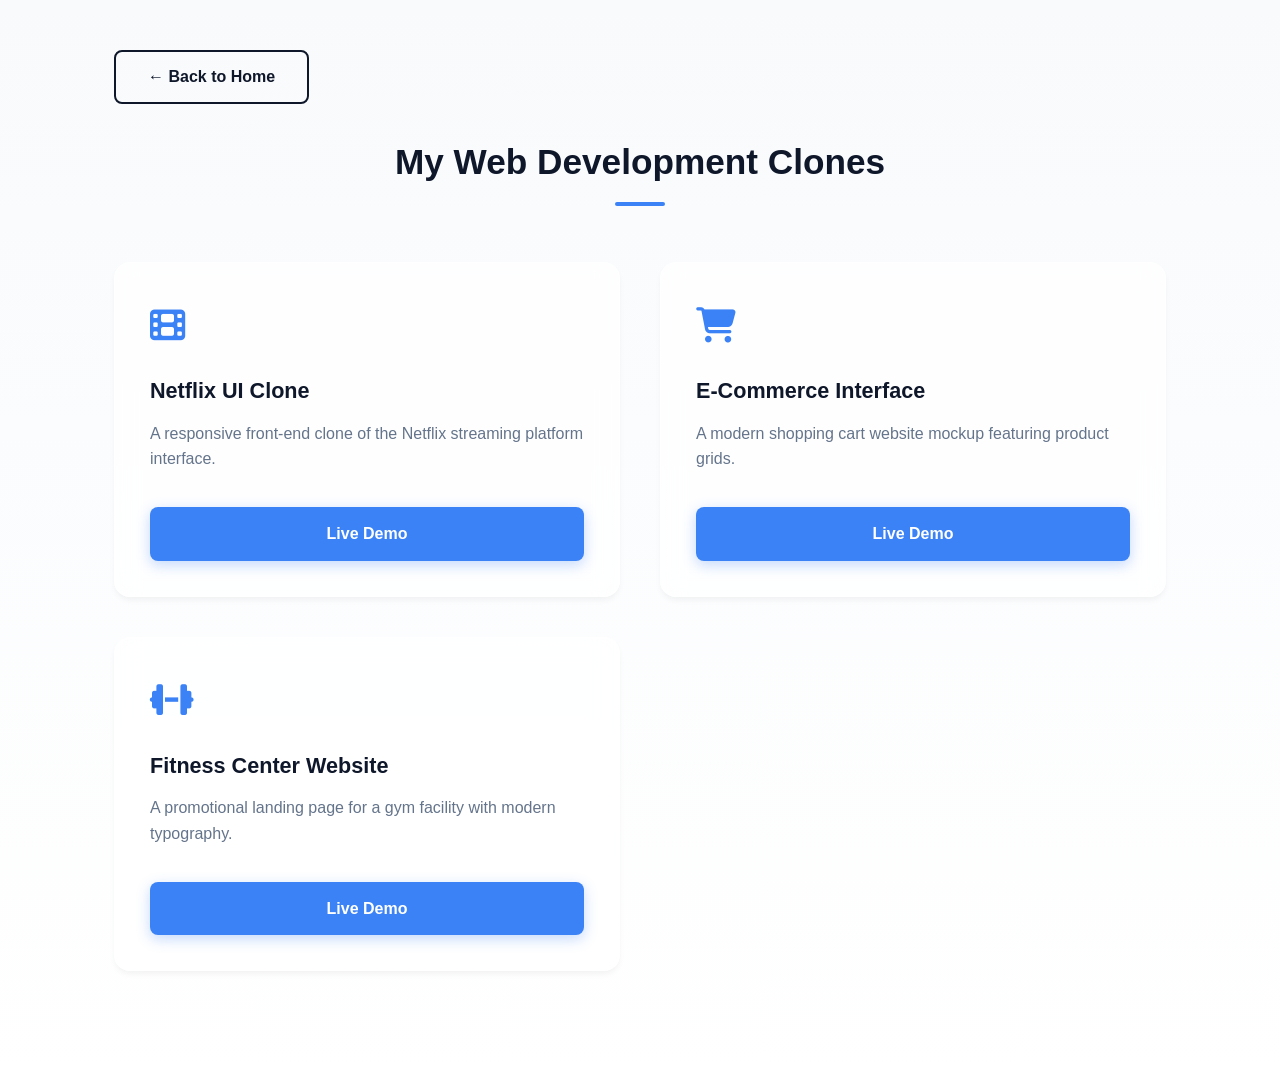
==== projects.html @ 460c0952 "Create projects.html" ====
<!DOCTYPE html>
<html lang="en">
<head>
    <meta charset="UTF-8">
    <meta name="viewport" content="width=device-width, initial-scale=1.0">
    <title>Web Projects | Pedapudi Chandrakanth</title>
    <link rel="stylesheet" href="style.css">
    <link rel="stylesheet" href="https://cdnjs.cloudflare.com/ajax/libs/font-awesome/6.4.0/css/all.min.css">
</head>
<body class="bg-light">

    <section class="projects" style="padding-top: 50px;">
        <div class="container">
            <a href="index.html" class="btn btn-secondary" style="margin-bottom: 30px;">&larr; Back to Home</a>
            <h2 class="section-title">My Web Development Clones</h2>
            
            <div class="grid-2">
                
                <!-- Netflix Clone -->
                <div class="project-card card glass-card">
                    <div class="project-icon"><i class="fas fa-film"></i></div>
                    <h3>Netflix UI Clone</h3>
                    <p>A responsive front-end clone of the Netflix streaming platform interface.</p>
                    <a href="LINK_TO_NETFLIX_CLONE_HERE" target="_blank" class="btn btn-primary" style="margin-top: 15px;">Live Demo</a>
                </div>

                <!-- Shopping Website -->
                <div class="project-card card glass-card">
                    <div class="project-icon"><i class="fas fa-shopping-cart"></i></div>
                    <h3>E-Commerce Interface</h3>
                    <p>A modern shopping cart website mockup featuring product grids.</p>
                    <a href="LINK_TO_SHOPPING_CLONE_HERE" target="_blank" class="btn btn-primary" style="margin-top: 15px;">Live Demo</a>
                </div>

                <!-- Gym Website -->
                <div class="project-card card glass-card">
                    <div class="project-icon"><i class="fas fa-dumbbell"></i></div>
                    <h3>Fitness Center Website</h3>
                    <p>A promotional landing page for a gym facility with modern typography.</p>
                    <a href="LINK_TO_GYM_CLONE_HERE" target="_blank" class="btn btn-primary" style="margin-top: 15px;">Live Demo</a>
                </div>

            </div>
        </div>
    </section>

</body>
</html>
---- style.css ----
/* =========================================================
   VARIABLES & GLOBAL RESET
========================================================= */
:root {
    --primary-color: #0f172a;
    --secondary-color: #3b82f6;
    --accent-color: #2563eb;
    --text-main: #334155;
    --text-light: #64748b;
    --bg-white: #ffffff;
    --bg-light: #f8fafc;
    --glass-bg: rgba(255, 255, 255, 0.7);
    --glass-border: rgba(255, 255, 255, 0.5);
    --transition: all 0.4s cubic-bezier(0.4, 0, 0.2, 1);
    --shadow-sm: 0 4px 6px -1px rgba(0, 0, 0, 0.05);
    --shadow-hover: 0 20px 25px -5px rgba(0, 0, 0, 0.1);
}

* { margin: 0; padding: 0; box-sizing: border-box; font-family: 'Inter', sans-serif; scroll-behavior: smooth; }
body { color: var(--text-main); line-height: 1.6; background-color: var(--bg-white); overflow-x: hidden; }
a { text-decoration: none; color: inherit; transition: var(--transition); }
ul { list-style: none; }
.container { max-width: 1100px; margin: 0 auto; padding: 0 24px; }
section { padding: 100px 0; }
.bg-light { background: linear-gradient(180deg, var(--bg-light) 0%, #ffffff 100%); }

.section-title {
    text-align: center; font-size: 2.2rem; color: var(--primary-color); margin-bottom: 3.5rem; position: relative;
}
.section-title::after {
    content: ''; display: block; width: 50px; height: 4px; background: var(--secondary-color); margin: 12px auto 0; border-radius: 2px;
}

/* =========================================================
   UI COMPONENTS (Buttons, Cards, Glassmorphism)
========================================================= */
.btn {
    display: inline-block; padding: 12px 32px; border-radius: 8px; font-weight: 600; cursor: pointer; transition: var(--transition); border: 2px solid transparent; text-align: center; font-size: 1rem;
}
.btn-primary { background: var(--secondary-color); color: white; box-shadow: 0 4px 14px rgba(59, 130, 246, 0.3); }
.btn-primary:hover { background: var(--accent-color); transform: translateY(-3px); box-shadow: 0 6px 20px rgba(59, 130, 246, 0.4); }
.btn-secondary { background: transparent; color: var(--primary-color); border-color: var(--primary-color); }
.btn-secondary:hover { background: var(--primary-color); color: white; transform: translateY(-3px); }

.card { background: var(--bg-white); padding: 35px; border-radius: 16px; transition: var(--transition); }
.glass-card {
    background: var(--glass-bg); backdrop-filter: blur(12px); -webkit-backdrop-filter: blur(12px); border: 1px solid var(--glass-border); box-shadow: var(--shadow-sm);
}
.glass-card:hover { box-shadow: var(--shadow-hover); transform: translateY(-5px); border-color: rgba(59, 130, 246, 0.2); }

.grid-2 { display: grid; grid-template-columns: repeat(2, 1fr); gap: 40px; }

/* =========================================================
   NAVBAR (Sticky & Transparent to Solid)
========================================================= */
header {
    position: fixed; top: 0; width: 100%; z-index: 1000; transition: var(--transition); background: transparent; padding: 15px 0;
}
header.scrolled, header.shrink {
    background: rgba(255, 255, 255, 0.9); backdrop-filter: blur(10px); -webkit-backdrop-filter: blur(10px); box-shadow: var(--shadow-sm); padding: 8px 0; border-bottom: 1px solid rgba(0,0,0,0.05);
}
.nav-container { display: flex; justify-content: space-between; align-items: center; max-width: 1100px; margin: 0 auto; padding: 0 24px; transition: var(--transition); }
.logo h1 { font-size: 1.4rem; color: var(--primary-color); transition: var(--transition); }
.logo-subtitle { font-size: 0.8rem; color: var(--text-light); transition: var(--transition); }
.nav-links { display: flex; gap: 30px; }
.nav-links a { font-weight: 500; font-size: 0.95rem; color: var(--text-main); position: relative; }
.nav-links a:hover, .nav-links a.active { color: var(--secondary-color); }
.nav-links a::after { content: ''; position: absolute; bottom: -6px; left: 0; width: 0; height: 2px; background: var(--secondary-color); transition: width 0.3s ease; }
.nav-links a:hover::after, .nav-links a.active::after { width: 100%; }
.hamburger { display: none; font-size: 1.5rem; cursor: pointer; color: var(--primary-color); }

/* Shrink adjustments for JS triggers */
header.shrink .logo h1 { font-size: 1.2rem; }
header.shrink .logo-subtitle { font-size: 0.7rem; }

/* =========================================================
   HERO SECTION (Left/Right Split)
========================================================= */
.hero {
    min-height: 100vh; display: flex; align-items: center; background: radial-gradient(circle at top right, #e0e7ff 0%, #f8fafc 100%); padding-top: 80px;
}
.hero-grid { display: grid; grid-template-columns: 1fr 1fr; gap: 50px; align-items: center; }
.hero-greeting { color: var(--secondary-color); font-size: 1.2rem; font-weight: 600; margin-bottom: 10px; letter-spacing: 1px; }
.hero-title { font-size: 3.2rem; color: var(--primary-color); line-height: 1.1; margin-bottom: 15px; font-weight: 700; }
.hero-subtitle { font-size: 1.3rem; color: var(--text-main); font-weight: 500; margin-bottom: 25px; }
.hero-description { color: var(--text-light); font-size: 1.1rem; margin-bottom: 35px; max-width: 480px; }
.hero-buttons { display: flex; gap: 20px; }
.image-wrapper { position: relative; padding: 20px; text-align: center; }
.image-wrapper::before {
    content: ''; position: absolute; top: 0; right: 0; bottom: 0; left: 0; border: 2px solid var(--secondary-color); border-radius: 30% 70% 70% 30% / 30% 30% 70% 70%; animation: morph 8s ease-in-out infinite; z-index: 0;
}
.profile-img { width: 320px; height: 320px; border-radius: 50%; object-fit: cover; position: relative; z-index: 1; box-shadow: var(--shadow-hover); }

@keyframes morph {
    0% { border-radius: 30% 70% 70% 30% / 30% 30% 70% 70%; }
    50% { border-radius: 70% 30% 30% 70% / 70% 70% 30% 30%; }
    100% { border-radius: 30% 70% 70% 30% / 30% 30% 70% 70%; }
}

/* =========================================================
   SKILLS SECTION (Progress Bars)
========================================================= */
.category-title { color: var(--primary-color); margin-bottom: 25px; font-size: 1.3rem; display: flex; align-items: center; gap: 10px; }
.category-title i { color: var(--secondary-color); }
.skill-item { margin-bottom: 25px; }
.skill-item:last-child { margin-bottom: 0; }
.skill-info { display: flex; justify-content: space-between; margin-bottom: 8px; font-weight: 500; font-size: 0.95rem; }
.progress-bar { width: 100%; height: 8px; background: #e2e8f0; border-radius: 10px; overflow: hidden; }
.progress { height: 100%; background: linear-gradient(90deg, var(--secondary-color), #60a5fa); border-radius: 10px; width: 0; transition: width 1.5s ease-in-out; }

/* =========================================================
   CONTACT & FOOTER
========================================================= */
.contact-grid { display: grid; grid-template-columns: repeat(3, 1fr); gap: 30px; }
.contact-item { text-align: center; }
.contact-item .icon { font-size: 2rem; color: var(--secondary-color); margin-bottom: 15px; }
.contact-item h3 { margin-bottom: 10px; color: var(--primary-color); }
.mobile-break { display: none; }
footer { background: var(--primary-color); color: white; text-align: center; padding: 30px 0; font-size: 0.9rem; }

#scrollTopBtn {
    position: fixed; bottom: 30px; right: 30px; background: var(--secondary-color); color: white; width: 45px; height: 45px; border-radius: 50%; border: none; font-size: 1.2rem; cursor: pointer; box-shadow: var(--shadow-sm); opacity: 0; visibility: hidden; transition: var(--transition); z-index: 999;
}
#scrollTopBtn.visible { opacity: 1; visibility: visible; }
#scrollTopBtn:hover { transform: translateY(-5px); box-shadow: var(--shadow-hover); }

/* =========================================================
   ANIMATIONS (Reveal)
========================================================= */
.section-animate { opacity: 0; transform: translateY(40px); transition: opacity 0.8s ease, transform 0.8s ease; }
.section-animate.in-view { opacity: 1; transform: translateY(0); }

/* =========================================================
   RESPONSIVE DESIGN (Crucial Fixes)
========================================================= */
@media (max-width: 992px) {
    .hero-title { font-size: 2.6rem; }
    .profile-img { width: 280px; height: 280px; }
    .grid-2 { grid-template-columns: 1fr; gap: 30px; }
}

@media (max-width: 768px) {
    /* Navbar Mobile Fix */
    .hamburger { display: block; }
    .nav-links {
        position: absolute; top: 100%; left: 0; width: 100%; background: var(--bg-white); flex-direction: column; text-align: center; padding: 0; max-height: 0; overflow: hidden; box-shadow: var(--shadow-md); transition: max-height 0.4s ease-in-out;
    }
    .nav-links.active { max-height: 300px; padding: 20px 0; }
    .nav-links a { display: block; padding: 12px 0; font-size: 1.1rem; }
    
    /* Hero Section Mobile Flow */
    .hero { padding-top: 100px; text-align: center; }
    .hero-grid { grid-template-columns: 1fr; gap: 40px; }
    .hero-text-content { order: 2; } /* Text below image on mobile */
    .hero-image-content { order: 1; }
    .hero-description { margin: 0 auto 30px; }
    .hero-buttons { justify-content: center; }
    
    /* Contact Form Mobile Fixes */
    .contact-grid { grid-template-columns: 1fr; }
    .mobile-break { display: block; content: ""; }
    .email-link { display: inline-block; line-height: 1.5; font-size: 0.9rem; }
}
/* =========================================================
   PROJECTS SECTION
========================================================= */
.project-card { 
    display: flex; 
    flex-direction: column; 
    height: 100%; 
}
.project-icon { 
    font-size: 2.2rem; 
    color: var(--secondary-color); 
    margin-bottom: 20px; 
}
.project-card h3 { 
    color: var(--primary-color); 
    font-size: 1.35rem; 
    margin-bottom: 12px; 
}
.project-card p { 
    color: var(--text-light); 
    margin-bottom: 20px; 
    flex-grow: 1; 
}
.project-impact { 
    background: rgba(59, 130, 246, 0.08); 
    border-left: 4px solid var(--secondary-color); 
    padding: 14px; 
    border-radius: 0 8px 8px 0; 
    font-size: 0.95rem; 
    color: var(--primary-color); 
}
/* =========================================================
   EDUCATION TIMELINE
========================================================= */
.timeline {
    position: relative;
    max-width: 800px;
    margin: 0 auto;
    padding-left: 30px;
}
.timeline::before {
    content: '';
    position: absolute;
    left: 0;
    top: 0;
    width: 3px;
    height: 100%;
    background: var(--secondary-color);
    border-radius: 3px;
    opacity: 0.3;
}
.timeline-item {
    position: relative;
    margin-bottom: 30px;
    padding: 25px;
}
.timeline-item:last-child {
    margin-bottom: 0;
}
.timeline-dot {
    position: absolute;
    left: -40px; /* Aligns with the timeline line */
    top: 30px;
    width: 18px;
    height: 18px;
    background: var(--secondary-color);
    border-radius: 50%;
    border: 4px solid var(--bg-white);
    box-shadow: var(--shadow-sm);
}
.timeline-date {
    display: inline-block;
    background: rgba(59, 130, 246, 0.1);
    color: var(--secondary-color);
    padding: 6px 14px;
    border-radius: 20px;
    font-size: 0.85rem;
    font-weight: 600;
    margin-bottom: 12px;
}
.timeline-item h3 {
    color: var(--primary-color);
    font-size: 1.25rem;
    margin-bottom: 5px;
}
.timeline-institution {
    color: var(--text-light);
    font-weight: 500;
    font-size: 0.95rem;
}

/* Mobile adjustments for timeline */
@media (max-width: 768px) {
    .timeline { padding-left: 20px; }
    .timeline::before { left: 0; }
    .timeline-dot { left: -28px; width: 14px; height: 14px; top: 32px; }
    .timeline-item { padding: 20px; }
}
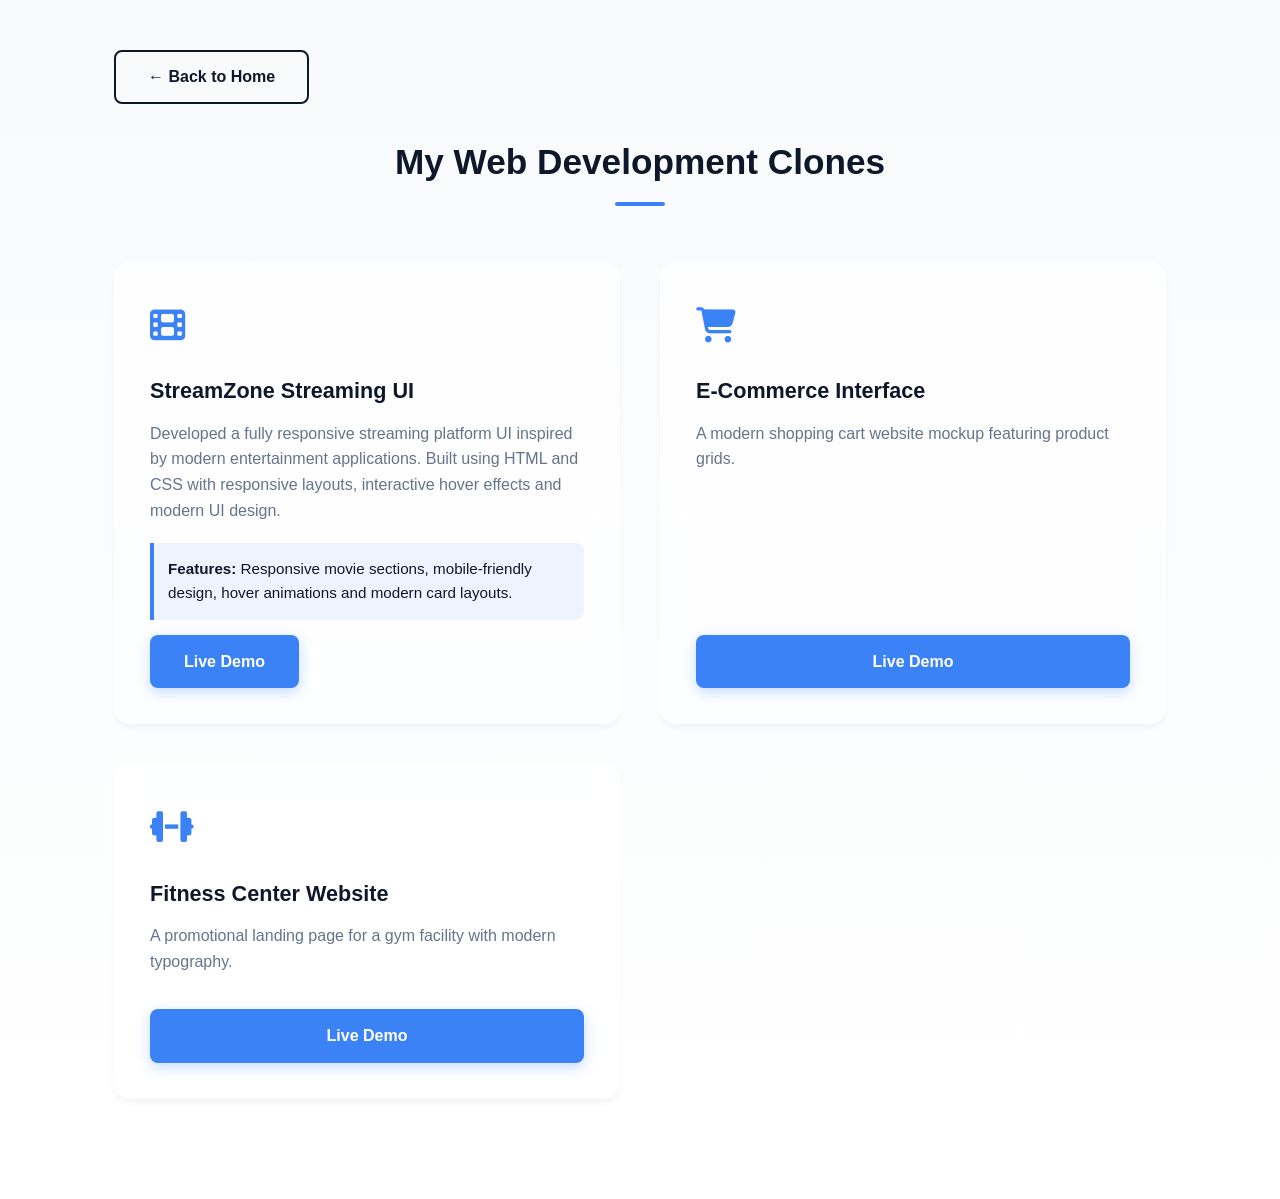
==== commit 37d363fb: "Update projects.html" ====
--- a/projects.html
+++ b/projects.html
@@ -16,13 +16,47 @@
             
             <div class="grid-2">
                 
-                <!-- Netflix Clone -->
-                <div class="project-card card glass-card">
-                    <div class="project-icon"><i class="fas fa-film"></i></div>
-                    <h3>Netflix UI Clone</h3>
-                    <p>A responsive front-end clone of the Netflix streaming platform interface.</p>
-                    <a href="LINK_TO_NETFLIX_CLONE_HERE" target="_blank" class="btn btn-primary" style="margin-top: 15px;">Live Demo</a>
-                </div>
+              <!-- StreamZone Streaming UI -->
+<div class="project-card card glass-card">
+
+    <div class="project-icon">
+        <i class="fas fa-film"></i>
+    </div>
+
+    <h3>
+        StreamZone Streaming UI
+    </h3>
+
+    <p>
+
+        Developed a fully responsive streaming platform UI
+        inspired by modern entertainment applications.
+
+        Built using HTML and CSS with responsive layouts,
+        interactive hover effects and modern UI design.
+
+    </p>
+
+    <div class="project-impact">
+
+        <strong>Features:</strong>
+
+        Responsive movie sections,
+        mobile-friendly design,
+        hover animations and modern card layouts.
+
+    </div>
+
+    <a href="https://sensational-praline-05187e.netlify.app/"
+       target="_blank"
+       class="btn btn-primary"
+       style="margin-top: 15px; width: fit-content;">
+
+       Live Demo
+
+    </a>
+
+</div>
 
                 <!-- Shopping Website -->
                 <div class="project-card card glass-card">
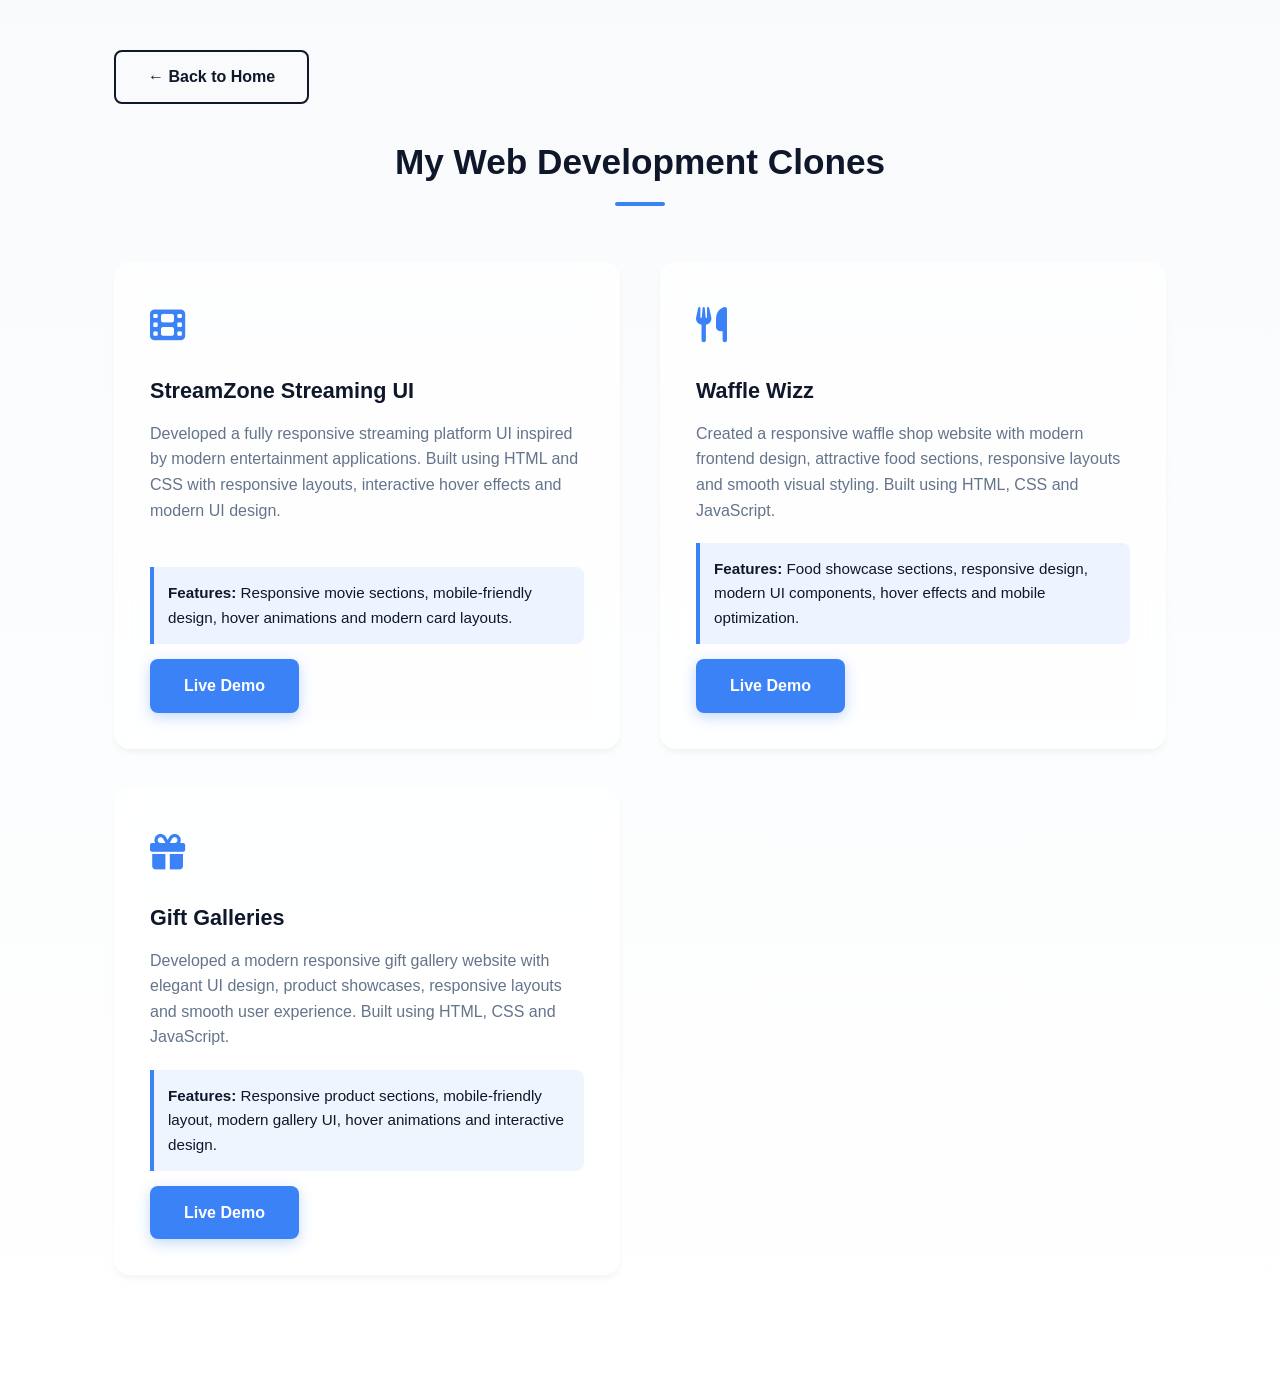
==== commit 426886d4: "Update projects.html" ====
--- a/projects.html
+++ b/projects.html
@@ -58,25 +58,88 @@
 
 </div>
 
-                <!-- Shopping Website -->
-                <div class="project-card card glass-card">
-                    <div class="project-icon"><i class="fas fa-shopping-cart"></i></div>
-                    <h3>E-Commerce Interface</h3>
-                    <p>A modern shopping cart website mockup featuring product grids.</p>
-                    <a href="LINK_TO_SHOPPING_CLONE_HERE" target="_blank" class="btn btn-primary" style="margin-top: 15px;">Live Demo</a>
-                </div>
+              <!-- Waffle Wizz -->
+<div class="project-card card glass-card">
 
-                <!-- Gym Website -->
-                <div class="project-card card glass-card">
-                    <div class="project-icon"><i class="fas fa-dumbbell"></i></div>
-                    <h3>Fitness Center Website</h3>
-                    <p>A promotional landing page for a gym facility with modern typography.</p>
-                    <a href="LINK_TO_GYM_CLONE_HERE" target="_blank" class="btn btn-primary" style="margin-top: 15px;">Live Demo</a>
-                </div>
+    <div class="project-icon">
+        <i class="fas fa-utensils"></i>
+    </div>
 
-            </div>
-        </div>
-    </section>
+    <h3>
+        Waffle Wizz
+    </h3>
 
-</body>
-</html>
+    <p>
+
+        Created a responsive waffle shop website with
+        modern frontend design, attractive food sections,
+        responsive layouts and smooth visual styling.
+
+        Built using HTML, CSS and JavaScript.
+
+    </p>
+
+    <div class="project-impact">
+
+        <strong>Features:</strong>
+
+        Food showcase sections,
+        responsive design,
+        modern UI components,
+        hover effects and mobile optimization.
+
+    </div>
+
+    <a href="https://waffleeizz.netlify.app/"
+       target="_blank"
+       class="btn btn-primary"
+       style="margin-top: 15px; width: fit-content;">
+
+       Live Demo
+
+    </a>
+
+</div>
+
+                <!-- Gift Galleries -->
+<div class="project-card card glass-card">
+
+    <div class="project-icon">
+        <i class="fas fa-gift"></i>
+    </div>
+
+    <h3>
+        Gift Galleries
+    </h3>
+
+    <p>
+
+        Developed a modern responsive gift gallery website
+        with elegant UI design, product showcases,
+        responsive layouts and smooth user experience.
+
+        Built using HTML, CSS and JavaScript.
+
+    </p>
+
+    <div class="project-impact">
+
+        <strong>Features:</strong>
+
+        Responsive product sections,
+        mobile-friendly layout,
+        modern gallery UI,
+        hover animations and interactive design.
+
+    </div>
+
+    <a href="https://giftgalleries.netlify.app/"
+       target="_blank"
+       class="btn btn-primary"
+       style="margin-top: 15px; width: fit-content;">
+
+       Live Demo
+
+    </a>
+
+</div>
--- a/style.css
+++ b/style.css
@@ -1,261 +1,1410 @@
 /* =========================================================
    VARIABLES & GLOBAL RESET
 ========================================================= */
+
 :root {
+
     --primary-color: #0f172a;
+
     --secondary-color: #3b82f6;
+
     --accent-color: #2563eb;
+
     --text-main: #334155;
+
     --text-light: #64748b;
+
     --bg-white: #ffffff;
+
     --bg-light: #f8fafc;
+
     --glass-bg: rgba(255, 255, 255, 0.7);
+
     --glass-border: rgba(255, 255, 255, 0.5);
+
     --transition: all 0.4s cubic-bezier(0.4, 0, 0.2, 1);
+
     --shadow-sm: 0 4px 6px -1px rgba(0, 0, 0, 0.05);
+
     --shadow-hover: 0 20px 25px -5px rgba(0, 0, 0, 0.1);
-}
-
-* { margin: 0; padding: 0; box-sizing: border-box; font-family: 'Inter', sans-serif; scroll-behavior: smooth; }
-body { color: var(--text-main); line-height: 1.6; background-color: var(--bg-white); overflow-x: hidden; }
-a { text-decoration: none; color: inherit; transition: var(--transition); }
-ul { list-style: none; }
-.container { max-width: 1100px; margin: 0 auto; padding: 0 24px; }
-section { padding: 100px 0; }
-.bg-light { background: linear-gradient(180deg, var(--bg-light) 0%, #ffffff 100%); }
+
+}
+
+
+
+/* =========================================================
+   GLOBAL RESET
+========================================================= */
+
+* {
+
+    margin: 0;
+
+    padding: 0;
+
+    box-sizing: border-box;
+
+    font-family: 'Inter', sans-serif;
+
+    scroll-behavior: smooth;
+
+}
+
+
+
+body {
+
+    color: var(--text-main);
+
+    line-height: 1.6;
+
+    background-color: var(--bg-white);
+
+    overflow-x: hidden;
+
+}
+
+
+
+a {
+
+    text-decoration: none;
+
+    color: inherit;
+
+    transition: var(--transition);
+
+}
+
+
+
+ul {
+
+    list-style: none;
+
+}
+
+
+
+.container {
+
+    max-width: 1100px;
+
+    margin: 0 auto;
+
+    padding: 0 24px;
+
+}
+
+
+
+section {
+
+    padding: 100px 0;
+
+}
+
+
+
+.bg-light {
+
+    background: linear-gradient(180deg, var(--bg-light) 0%, #ffffff 100%);
+
+}
+
+
+
+/* =========================================================
+   SECTION TITLES
+========================================================= */
 
 .section-title {
-    text-align: center; font-size: 2.2rem; color: var(--primary-color); margin-bottom: 3.5rem; position: relative;
-}
+
+    text-align: center;
+
+    font-size: 2.2rem;
+
+    color: var(--primary-color);
+
+    margin-bottom: 3.5rem;
+
+    position: relative;
+
+}
+
+
+
 .section-title::after {
-    content: ''; display: block; width: 50px; height: 4px; background: var(--secondary-color); margin: 12px auto 0; border-radius: 2px;
-}
-
-/* =========================================================
-   UI COMPONENTS (Buttons, Cards, Glassmorphism)
-========================================================= */
+
+    content: '';
+
+    display: block;
+
+    width: 50px;
+
+    height: 4px;
+
+    background: var(--secondary-color);
+
+    margin: 12px auto 0;
+
+    border-radius: 2px;
+
+}
+
+
+
+/* =========================================================
+   BUTTONS
+========================================================= */
+
 .btn {
-    display: inline-block; padding: 12px 32px; border-radius: 8px; font-weight: 600; cursor: pointer; transition: var(--transition); border: 2px solid transparent; text-align: center; font-size: 1rem;
-}
-.btn-primary { background: var(--secondary-color); color: white; box-shadow: 0 4px 14px rgba(59, 130, 246, 0.3); }
-.btn-primary:hover { background: var(--accent-color); transform: translateY(-3px); box-shadow: 0 6px 20px rgba(59, 130, 246, 0.4); }
-.btn-secondary { background: transparent; color: var(--primary-color); border-color: var(--primary-color); }
-.btn-secondary:hover { background: var(--primary-color); color: white; transform: translateY(-3px); }
-
-.card { background: var(--bg-white); padding: 35px; border-radius: 16px; transition: var(--transition); }
+
+    display: inline-block;
+
+    padding: 12px 32px;
+
+    border-radius: 8px;
+
+    font-weight: 600;
+
+    cursor: pointer;
+
+    transition: var(--transition);
+
+    border: 2px solid transparent;
+
+    text-align: center;
+
+    font-size: 1rem;
+
+}
+
+
+
+.btn-primary {
+
+    background: var(--secondary-color);
+
+    color: white;
+
+    box-shadow: 0 4px 14px rgba(59, 130, 246, 0.3);
+
+}
+
+
+
+.btn-primary:hover {
+
+    background: var(--accent-color);
+
+    transform: translateY(-3px);
+
+    box-shadow: 0 6px 20px rgba(59, 130, 246, 0.4);
+
+}
+
+
+
+.btn-secondary {
+
+    background: transparent;
+
+    color: var(--primary-color);
+
+    border-color: var(--primary-color);
+
+}
+
+
+
+.btn-secondary:hover {
+
+    background: var(--primary-color);
+
+    color: white;
+
+    transform: translateY(-3px);
+
+}
+
+
+
+/* =========================================================
+   CARDS
+========================================================= */
+
+.card {
+
+    background: var(--bg-white);
+
+    padding: 35px;
+
+    border-radius: 16px;
+
+    transition: var(--transition);
+
+}
+
+
+
 .glass-card {
-    background: var(--glass-bg); backdrop-filter: blur(12px); -webkit-backdrop-filter: blur(12px); border: 1px solid var(--glass-border); box-shadow: var(--shadow-sm);
-}
-.glass-card:hover { box-shadow: var(--shadow-hover); transform: translateY(-5px); border-color: rgba(59, 130, 246, 0.2); }
-
-.grid-2 { display: grid; grid-template-columns: repeat(2, 1fr); gap: 40px; }
-
-/* =========================================================
-   NAVBAR (Sticky & Transparent to Solid)
-========================================================= */
+
+    background: var(--glass-bg);
+
+    backdrop-filter: blur(12px);
+
+    -webkit-backdrop-filter: blur(12px);
+
+    border: 1px solid var(--glass-border);
+
+    box-shadow: var(--shadow-sm);
+
+}
+
+
+
+.glass-card:hover {
+
+    box-shadow: var(--shadow-hover);
+
+    transform: translateY(-5px);
+
+    border-color: rgba(59, 130, 246, 0.2);
+
+}
+
+
+
+.grid-2 {
+
+    display: grid;
+
+    grid-template-columns: repeat(2, 1fr);
+
+    gap: 40px;
+
+}
+
+
+
+/* =========================================================
+   NAVBAR
+========================================================= */
+
 header {
-    position: fixed; top: 0; width: 100%; z-index: 1000; transition: var(--transition); background: transparent; padding: 15px 0;
-}
-header.scrolled, header.shrink {
-    background: rgba(255, 255, 255, 0.9); backdrop-filter: blur(10px); -webkit-backdrop-filter: blur(10px); box-shadow: var(--shadow-sm); padding: 8px 0; border-bottom: 1px solid rgba(0,0,0,0.05);
-}
-.nav-container { display: flex; justify-content: space-between; align-items: center; max-width: 1100px; margin: 0 auto; padding: 0 24px; transition: var(--transition); }
-.logo h1 { font-size: 1.4rem; color: var(--primary-color); transition: var(--transition); }
-.logo-subtitle { font-size: 0.8rem; color: var(--text-light); transition: var(--transition); }
-.nav-links { display: flex; gap: 30px; }
-.nav-links a { font-weight: 500; font-size: 0.95rem; color: var(--text-main); position: relative; }
-.nav-links a:hover, .nav-links a.active { color: var(--secondary-color); }
-.nav-links a::after { content: ''; position: absolute; bottom: -6px; left: 0; width: 0; height: 2px; background: var(--secondary-color); transition: width 0.3s ease; }
-.nav-links a:hover::after, .nav-links a.active::after { width: 100%; }
-.hamburger { display: none; font-size: 1.5rem; cursor: pointer; color: var(--primary-color); }
-
-/* Shrink adjustments for JS triggers */
-header.shrink .logo h1 { font-size: 1.2rem; }
-header.shrink .logo-subtitle { font-size: 0.7rem; }
-
-/* =========================================================
-   HERO SECTION (Left/Right Split)
-========================================================= */
+
+    position: fixed;
+
+    top: 0;
+
+    width: 100%;
+
+    z-index: 1000;
+
+    transition: var(--transition);
+
+    background: transparent;
+
+    padding: 15px 0;
+
+}
+
+
+
+header.scrolled,
+header.shrink {
+
+    background: rgba(255, 255, 255, 0.9);
+
+    backdrop-filter: blur(10px);
+
+    -webkit-backdrop-filter: blur(10px);
+
+    box-shadow: var(--shadow-sm);
+
+    padding: 8px 0;
+
+    border-bottom: 1px solid rgba(0,0,0,0.05);
+
+}
+
+
+
+.nav-container {
+
+    display: flex;
+
+    justify-content: space-between;
+
+    align-items: center;
+
+    max-width: 1100px;
+
+    margin: 0 auto;
+
+    padding: 0 24px;
+
+    transition: var(--transition);
+
+}
+
+
+
+.logo h1 {
+
+    font-size: 1.4rem;
+
+    color: var(--primary-color);
+
+    transition: var(--transition);
+
+}
+
+
+
+.logo-subtitle {
+
+    font-size: 0.8rem;
+
+    color: var(--text-light);
+
+    transition: var(--transition);
+
+}
+
+
+
+.nav-links {
+
+    display: flex;
+
+    gap: 30px;
+
+}
+
+
+
+.nav-links a {
+
+    font-weight: 500;
+
+    font-size: 0.95rem;
+
+    color: var(--text-main);
+
+    position: relative;
+
+}
+
+
+
+.nav-links a:hover,
+.nav-links a.active {
+
+    color: var(--secondary-color);
+
+}
+
+
+
+.nav-links a::after {
+
+    content: '';
+
+    position: absolute;
+
+    bottom: -6px;
+
+    left: 0;
+
+    width: 0;
+
+    height: 2px;
+
+    background: var(--secondary-color);
+
+    transition: width 0.3s ease;
+
+}
+
+
+
+.nav-links a:hover::after,
+.nav-links a.active::after {
+
+    width: 100%;
+
+}
+
+
+
+.hamburger {
+
+    display: none;
+
+    font-size: 1.5rem;
+
+    cursor: pointer;
+
+    color: var(--primary-color);
+
+}
+
+
+
+/* Shrink Header */
+
+header.shrink .logo h1 {
+
+    font-size: 1.2rem;
+
+}
+
+
+
+header.shrink .logo-subtitle {
+
+    font-size: 0.7rem;
+
+}
+
+
+
+/* =========================================================
+   HERO SECTION
+========================================================= */
+
 .hero {
-    min-height: 100vh; display: flex; align-items: center; background: radial-gradient(circle at top right, #e0e7ff 0%, #f8fafc 100%); padding-top: 80px;
-}
-.hero-grid { display: grid; grid-template-columns: 1fr 1fr; gap: 50px; align-items: center; }
-.hero-greeting { color: var(--secondary-color); font-size: 1.2rem; font-weight: 600; margin-bottom: 10px; letter-spacing: 1px; }
-.hero-title { font-size: 3.2rem; color: var(--primary-color); line-height: 1.1; margin-bottom: 15px; font-weight: 700; }
-.hero-subtitle { font-size: 1.3rem; color: var(--text-main); font-weight: 500; margin-bottom: 25px; }
-.hero-description { color: var(--text-light); font-size: 1.1rem; margin-bottom: 35px; max-width: 480px; }
-.hero-buttons { display: flex; gap: 20px; }
-.image-wrapper { position: relative; padding: 20px; text-align: center; }
+
+    min-height: 100vh;
+
+    display: flex;
+
+    align-items: center;
+
+    background: radial-gradient(circle at top right, #e0e7ff 0%, #f8fafc 100%);
+
+    padding-top: 80px;
+
+}
+
+
+
+.hero-grid {
+
+    display: grid;
+
+    grid-template-columns: 1fr 1fr;
+
+    gap: 50px;
+
+    align-items: center;
+
+}
+
+
+
+.hero-greeting {
+
+    color: var(--secondary-color);
+
+    font-size: 1.2rem;
+
+    font-weight: 600;
+
+    margin-bottom: 10px;
+
+    letter-spacing: 1px;
+
+}
+
+
+
+.hero-title {
+
+    font-size: 3.2rem;
+
+    color: var(--primary-color);
+
+    line-height: 1.1;
+
+    margin-bottom: 15px;
+
+    font-weight: 700;
+
+}
+
+
+
+.hero-subtitle {
+
+    font-size: 1.3rem;
+
+    color: var(--text-main);
+
+    font-weight: 500;
+
+    margin-bottom: 25px;
+
+}
+
+
+
+.hero-description {
+
+    color: var(--text-light);
+
+    font-size: 1.1rem;
+
+    margin-bottom: 35px;
+
+    max-width: 480px;
+
+}
+
+
+
+.hero-buttons {
+
+    display: flex;
+
+    gap: 20px;
+
+}
+
+
+
+.image-wrapper {
+
+    position: relative;
+
+    padding: 20px;
+
+    text-align: center;
+
+}
+
+
+
 .image-wrapper::before {
-    content: ''; position: absolute; top: 0; right: 0; bottom: 0; left: 0; border: 2px solid var(--secondary-color); border-radius: 30% 70% 70% 30% / 30% 30% 70% 70%; animation: morph 8s ease-in-out infinite; z-index: 0;
-}
-.profile-img { width: 320px; height: 320px; border-radius: 50%; object-fit: cover; position: relative; z-index: 1; box-shadow: var(--shadow-hover); }
+
+    content: '';
+
+    position: absolute;
+
+    top: 0;
+
+    right: 0;
+
+    bottom: 0;
+
+    left: 0;
+
+    border: 2px solid var(--secondary-color);
+
+    border-radius: 30% 70% 70% 30% / 30% 30% 70% 70%;
+
+    animation: morph 8s ease-in-out infinite;
+
+    z-index: 0;
+
+}
+
+
+
+.profile-img {
+
+    width: 320px;
+
+    height: 320px;
+
+    border-radius: 50%;
+
+    object-fit: cover;
+
+    position: relative;
+
+    z-index: 1;
+
+    box-shadow: var(--shadow-hover);
+
+}
+
+
 
 @keyframes morph {
-    0% { border-radius: 30% 70% 70% 30% / 30% 30% 70% 70%; }
-    50% { border-radius: 70% 30% 30% 70% / 70% 70% 30% 30%; }
-    100% { border-radius: 30% 70% 70% 30% / 30% 30% 70% 70%; }
-}
-
-/* =========================================================
-   SKILLS SECTION (Progress Bars)
-========================================================= */
-.category-title { color: var(--primary-color); margin-bottom: 25px; font-size: 1.3rem; display: flex; align-items: center; gap: 10px; }
-.category-title i { color: var(--secondary-color); }
-.skill-item { margin-bottom: 25px; }
-.skill-item:last-child { margin-bottom: 0; }
-.skill-info { display: flex; justify-content: space-between; margin-bottom: 8px; font-weight: 500; font-size: 0.95rem; }
-.progress-bar { width: 100%; height: 8px; background: #e2e8f0; border-radius: 10px; overflow: hidden; }
-.progress { height: 100%; background: linear-gradient(90deg, var(--secondary-color), #60a5fa); border-radius: 10px; width: 0; transition: width 1.5s ease-in-out; }
-
-/* =========================================================
-   CONTACT & FOOTER
-========================================================= */
-.contact-grid { display: grid; grid-template-columns: repeat(3, 1fr); gap: 30px; }
-.contact-item { text-align: center; }
-.contact-item .icon { font-size: 2rem; color: var(--secondary-color); margin-bottom: 15px; }
-.contact-item h3 { margin-bottom: 10px; color: var(--primary-color); }
-.mobile-break { display: none; }
-footer { background: var(--primary-color); color: white; text-align: center; padding: 30px 0; font-size: 0.9rem; }
+
+    0% {
+
+        border-radius: 30% 70% 70% 30% / 30% 30% 70% 70%;
+
+    }
+
+    50% {
+
+        border-radius: 70% 30% 30% 70% / 70% 70% 30% 30%;
+
+    }
+
+    100% {
+
+        border-radius: 30% 70% 70% 30% / 30% 30% 70% 70%;
+
+    }
+
+}
+
+
+
+/* =========================================================
+   SKILLS
+========================================================= */
+
+.category-title {
+
+    color: var(--primary-color);
+
+    margin-bottom: 25px;
+
+    font-size: 1.3rem;
+
+    display: flex;
+
+    align-items: center;
+
+    gap: 10px;
+
+}
+
+
+
+.category-title i {
+
+    color: var(--secondary-color);
+
+}
+
+
+
+.skill-item {
+
+    margin-bottom: 25px;
+
+}
+
+
+
+.skill-info {
+
+    display: flex;
+
+    justify-content: space-between;
+
+    margin-bottom: 8px;
+
+    font-weight: 500;
+
+    font-size: 0.95rem;
+
+}
+
+
+
+.progress-bar {
+
+    width: 100%;
+
+    height: 8px;
+
+    background: #e2e8f0;
+
+    border-radius: 10px;
+
+    overflow: hidden;
+
+}
+
+
+
+.progress {
+
+    height: 100%;
+
+    background: linear-gradient(90deg, var(--secondary-color), #60a5fa);
+
+    border-radius: 10px;
+
+    width: 0;
+
+    transition: width 1.5s ease-in-out;
+
+}
+
+
+
+/* =========================================================
+   PROJECTS
+========================================================= */
+
+.project-card {
+
+    display: flex;
+
+    flex-direction: column;
+
+    height: 100%;
+
+}
+
+
+
+.project-icon {
+
+    font-size: 2.2rem;
+
+    color: var(--secondary-color);
+
+    margin-bottom: 20px;
+
+}
+
+
+
+.project-card h3 {
+
+    color: var(--primary-color);
+
+    font-size: 1.35rem;
+
+    margin-bottom: 12px;
+
+}
+
+
+
+.project-card p {
+
+    color: var(--text-light);
+
+    margin-bottom: 20px;
+
+    flex-grow: 1;
+
+}
+
+
+
+.project-impact {
+
+    background: rgba(59, 130, 246, 0.08);
+
+    border-left: 4px solid var(--secondary-color);
+
+    padding: 14px;
+
+    border-radius: 0 8px 8px 0;
+
+    font-size: 0.95rem;
+
+    color: var(--primary-color);
+
+}
+
+
+
+/* =========================================================
+   EDUCATION TIMELINE
+========================================================= */
+
+.timeline {
+
+    position: relative;
+
+    max-width: 800px;
+
+    margin: 0 auto;
+
+    padding-left: 30px;
+
+}
+
+
+
+.timeline::before {
+
+    content: '';
+
+    position: absolute;
+
+    left: 0;
+
+    top: 0;
+
+    width: 3px;
+
+    height: 100%;
+
+    background: var(--secondary-color);
+
+    border-radius: 3px;
+
+    opacity: 0.3;
+
+}
+
+
+
+.timeline-item {
+
+    position: relative;
+
+    margin-bottom: 30px;
+
+    padding: 25px;
+
+}
+
+
+
+.timeline-item:last-child {
+
+    margin-bottom: 0;
+
+}
+
+
+
+.timeline-dot {
+
+    position: absolute;
+
+    left: -40px;
+
+    top: 30px;
+
+    width: 18px;
+
+    height: 18px;
+
+    background: var(--secondary-color);
+
+    border-radius: 50%;
+
+    border: 4px solid var(--bg-white);
+
+    box-shadow: var(--shadow-sm);
+
+}
+
+
+
+.timeline-date {
+
+    display: inline-block;
+
+    background: rgba(59, 130, 246, 0.1);
+
+    color: var(--secondary-color);
+
+    padding: 6px 14px;
+
+    border-radius: 20px;
+
+    font-size: 0.85rem;
+
+    font-weight: 600;
+
+    margin-bottom: 12px;
+
+}
+
+
+
+.timeline-item h3 {
+
+    color: var(--primary-color);
+
+    font-size: 1.25rem;
+
+    margin-bottom: 5px;
+
+}
+
+
+
+.timeline-institution {
+
+    color: var(--text-light);
+
+    font-weight: 500;
+
+    font-size: 0.95rem;
+
+}
+
+
+
+/* =========================================================
+   CONTACT
+========================================================= */
+
+.contact-grid {
+
+    display: grid;
+
+    grid-template-columns: repeat(3, 1fr);
+
+    gap: 30px;
+
+}
+
+
+
+.contact-item {
+
+    text-align: center;
+
+}
+
+
+
+.contact-item .icon {
+
+    font-size: 2rem;
+
+    color: var(--secondary-color);
+
+    margin-bottom: 15px;
+
+}
+
+
+
+.contact-item h3 {
+
+    margin-bottom: 10px;
+
+    color: var(--primary-color);
+
+}
+
+
+
+.mobile-break {
+
+    display: none;
+
+}
+
+
+
+.email-link {
+
+    display: inline-block;
+
+    line-height: 1.5;
+
+}
+
+
+
+/* =========================================================
+   FOOTER
+========================================================= */
+
+footer {
+
+    background: var(--primary-color);
+
+    color: white;
+
+    text-align: center;
+
+    padding: 30px 0;
+
+    font-size: 0.9rem;
+
+}
+
+
+
+/* =========================================================
+   SCROLL TOP BUTTON
+========================================================= */
 
 #scrollTopBtn {
-    position: fixed; bottom: 30px; right: 30px; background: var(--secondary-color); color: white; width: 45px; height: 45px; border-radius: 50%; border: none; font-size: 1.2rem; cursor: pointer; box-shadow: var(--shadow-sm); opacity: 0; visibility: hidden; transition: var(--transition); z-index: 999;
-}
-#scrollTopBtn.visible { opacity: 1; visibility: visible; }
-#scrollTopBtn:hover { transform: translateY(-5px); box-shadow: var(--shadow-hover); }
-
-/* =========================================================
-   ANIMATIONS (Reveal)
-========================================================= */
-.section-animate { opacity: 0; transform: translateY(40px); transition: opacity 0.8s ease, transform 0.8s ease; }
-.section-animate.in-view { opacity: 1; transform: translateY(0); }
-
-/* =========================================================
-   RESPONSIVE DESIGN (Crucial Fixes)
-========================================================= */
+
+    position: fixed;
+
+    bottom: 30px;
+
+    right: 30px;
+
+    background: var(--secondary-color);
+
+    color: white;
+
+    width: 45px;
+
+    height: 45px;
+
+    border-radius: 50%;
+
+    border: none;
+
+    font-size: 1.2rem;
+
+    cursor: pointer;
+
+    box-shadow: var(--shadow-sm);
+
+    opacity: 0;
+
+    visibility: hidden;
+
+    transition: var(--transition);
+
+    z-index: 999;
+
+}
+
+
+
+#scrollTopBtn.visible {
+
+    opacity: 1;
+
+    visibility: visible;
+
+}
+
+
+
+#scrollTopBtn:hover {
+
+    transform: translateY(-5px);
+
+    box-shadow: var(--shadow-hover);
+
+}
+
+
+
+/* =========================================================
+   ANIMATIONS
+========================================================= */
+
+.section-animate {
+
+    opacity: 0;
+
+    transform: translateY(40px);
+
+    transition: opacity 0.8s ease, transform 0.8s ease;
+
+}
+
+
+
+.section-animate.in-view {
+
+    opacity: 1;
+
+    transform: translateY(0);
+
+}
+
+
+
+/* =========================================================
+   RESPONSIVE TABLET
+========================================================= */
+
 @media (max-width: 992px) {
-    .hero-title { font-size: 2.6rem; }
-    .profile-img { width: 280px; height: 280px; }
-    .grid-2 { grid-template-columns: 1fr; gap: 30px; }
-}
+
+    .hero-title {
+
+        font-size: 2.6rem;
+
+    }
+
+    .profile-img {
+
+        width: 280px;
+
+        height: 280px;
+
+    }
+
+    .grid-2 {
+
+        grid-template-columns: 1fr;
+
+        gap: 30px;
+
+    }
+
+}
+
+
+
+/* =========================================================
+   MOBILE RESPONSIVE
+========================================================= */
 
 @media (max-width: 768px) {
-    /* Navbar Mobile Fix */
-    .hamburger { display: block; }
+
+    /* MOBILE NAVBAR */
+
+    .hamburger {
+
+        display: block;
+
+    }
+
     .nav-links {
-        position: absolute; top: 100%; left: 0; width: 100%; background: var(--bg-white); flex-direction: column; text-align: center; padding: 0; max-height: 0; overflow: hidden; box-shadow: var(--shadow-md); transition: max-height 0.4s ease-in-out;
-    }
-    .nav-links.active { max-height: 300px; padding: 20px 0; }
-    .nav-links a { display: block; padding: 12px 0; font-size: 1.1rem; }
-    
-    /* Hero Section Mobile Flow */
-    .hero { padding-top: 100px; text-align: center; }
-    .hero-grid { grid-template-columns: 1fr; gap: 40px; }
-    .hero-text-content { order: 2; } /* Text below image on mobile */
-    .hero-image-content { order: 1; }
-    .hero-description { margin: 0 auto 30px; }
-    .hero-buttons { justify-content: center; }
-    
-    /* Contact Form Mobile Fixes */
-    .contact-grid { grid-template-columns: 1fr; }
-    .mobile-break { display: block; content: ""; }
-    .email-link { display: inline-block; line-height: 1.5; font-size: 0.9rem; }
-}
-/* =========================================================
-   PROJECTS SECTION
-========================================================= */
-.project-card { 
-    display: flex; 
-    flex-direction: column; 
-    height: 100%; 
-}
-.project-icon { 
-    font-size: 2.2rem; 
-    color: var(--secondary-color); 
-    margin-bottom: 20px; 
-}
-.project-card h3 { 
-    color: var(--primary-color); 
-    font-size: 1.35rem; 
-    margin-bottom: 12px; 
-}
-.project-card p { 
-    color: var(--text-light); 
-    margin-bottom: 20px; 
-    flex-grow: 1; 
-}
-.project-impact { 
-    background: rgba(59, 130, 246, 0.08); 
-    border-left: 4px solid var(--secondary-color); 
-    padding: 14px; 
-    border-radius: 0 8px 8px 0; 
-    font-size: 0.95rem; 
-    color: var(--primary-color); 
-}
-/* =========================================================
-   EDUCATION TIMELINE
-========================================================= */
-.timeline {
-    position: relative;
-    max-width: 800px;
-    margin: 0 auto;
-    padding-left: 30px;
-}
-.timeline::before {
-    content: '';
-    position: absolute;
-    left: 0;
-    top: 0;
-    width: 3px;
-    height: 100%;
-    background: var(--secondary-color);
-    border-radius: 3px;
-    opacity: 0.3;
-}
-.timeline-item {
-    position: relative;
-    margin-bottom: 30px;
-    padding: 25px;
-}
-.timeline-item:last-child {
-    margin-bottom: 0;
-}
-.timeline-dot {
-    position: absolute;
-    left: -40px; /* Aligns with the timeline line */
-    top: 30px;
-    width: 18px;
-    height: 18px;
-    background: var(--secondary-color);
-    border-radius: 50%;
-    border: 4px solid var(--bg-white);
-    box-shadow: var(--shadow-sm);
-}
-.timeline-date {
-    display: inline-block;
-    background: rgba(59, 130, 246, 0.1);
-    color: var(--secondary-color);
-    padding: 6px 14px;
-    border-radius: 20px;
-    font-size: 0.85rem;
-    font-weight: 600;
-    margin-bottom: 12px;
-}
-.timeline-item h3 {
-    color: var(--primary-color);
-    font-size: 1.25rem;
-    margin-bottom: 5px;
-}
-.timeline-institution {
-    color: var(--text-light);
-    font-weight: 500;
-    font-size: 0.95rem;
-}
-
-/* Mobile adjustments for timeline */
-@media (max-width: 768px) {
-    .timeline { padding-left: 20px; }
-    .timeline::before { left: 0; }
-    .timeline-dot { left: -28px; width: 14px; height: 14px; top: 32px; }
-    .timeline-item { padding: 20px; }
-}
+
+        position: absolute;
+
+        top: 100%;
+
+        left: 0;
+
+        width: 100%;
+
+        background: var(--bg-white);
+
+        flex-direction: column;
+
+        align-items: center;
+
+        text-align: center;
+
+        padding: 0;
+
+        max-height: 0;
+
+        overflow: hidden;
+
+        overflow-y: auto;
+
+        transition: max-height 0.4s ease-in-out;
+
+        z-index: 999;
+
+    }
+
+    .nav-links.active {
+
+        max-height: 100vh;
+
+        padding: 20px 0;
+
+        overflow-y: auto;
+
+    }
+
+    .nav-links a {
+
+        display: block;
+
+        padding: 12px 0;
+
+        font-size: 1.1rem;
+
+    }
+
+    /* MOBILE MENU SCROLLBAR */
+
+    .nav-links::-webkit-scrollbar {
+
+        width: 4px;
+
+    }
+
+    .nav-links::-webkit-scrollbar-thumb {
+
+        background: var(--secondary-color);
+
+        border-radius: 10px;
+
+    }
+
+    /* HERO */
+
+    .hero {
+
+        padding-top: 100px;
+
+        text-align: center;
+
+    }
+
+    .hero-grid {
+
+        grid-template-columns: 1fr;
+
+        gap: 40px;
+
+    }
+
+    .hero-text-content {
+
+        order: 2;
+
+    }
+
+    .hero-image-content {
+
+        order: 1;
+
+    }
+
+    .hero-description {
+
+        margin: 0 auto 30px;
+
+    }
+
+    .hero-buttons {
+
+        justify-content: center;
+
+        flex-wrap: wrap;
+
+    }
+
+    .hero-title {
+
+        font-size: 2.5rem;
+
+    }
+
+    .hero-subtitle {
+
+        font-size: 1.1rem;
+
+    }
+
+    .profile-img {
+
+        width: 240px;
+
+        height: 240px;
+
+    }
+
+    /* CONTACT */
+
+    .contact-grid {
+
+        grid-template-columns: 1fr;
+
+    }
+
+    .mobile-break {
+
+        display: block;
+
+    }
+
+    .email-link {
+
+        font-size: 0.9rem;
+
+    }
+
+    /* TIMELINE */
+
+    .timeline {
+
+        padding-left: 20px;
+
+    }
+
+    .timeline::before {
+
+        left: 0;
+
+    }
+
+    .timeline-dot {
+
+        left: -28px;
+
+        width: 14px;
+
+        height: 14px;
+
+        top: 32px;
+
+    }
+
+    .timeline-item {
+
+        padding: 20px;
+
+    }
+
+}
+
+
+
+/* =========================================================
+   SMALL MOBILE
+========================================================= */
+
+@media (max-width: 480px) {
+
+    .container {
+
+        padding: 0 18px;
+
+    }
+
+    .hero-title {
+
+        font-size: 2rem;
+
+    }
+
+    .hero-subtitle {
+
+        font-size: 1rem;
+
+    }
+
+    .hero-description {
+
+        font-size: 0.95rem;
+
+    }
+
+    .btn {
+
+        width: 100%;
+
+    }
+
+    .hero-buttons {
+
+        flex-direction: column;
+
+    }
+
+    .profile-img {
+
+        width: 210px;
+
+        height: 210px;
+
+    }
+
+    .section-title {
+
+        font-size: 1.8rem;
+
+    }
+
+}
